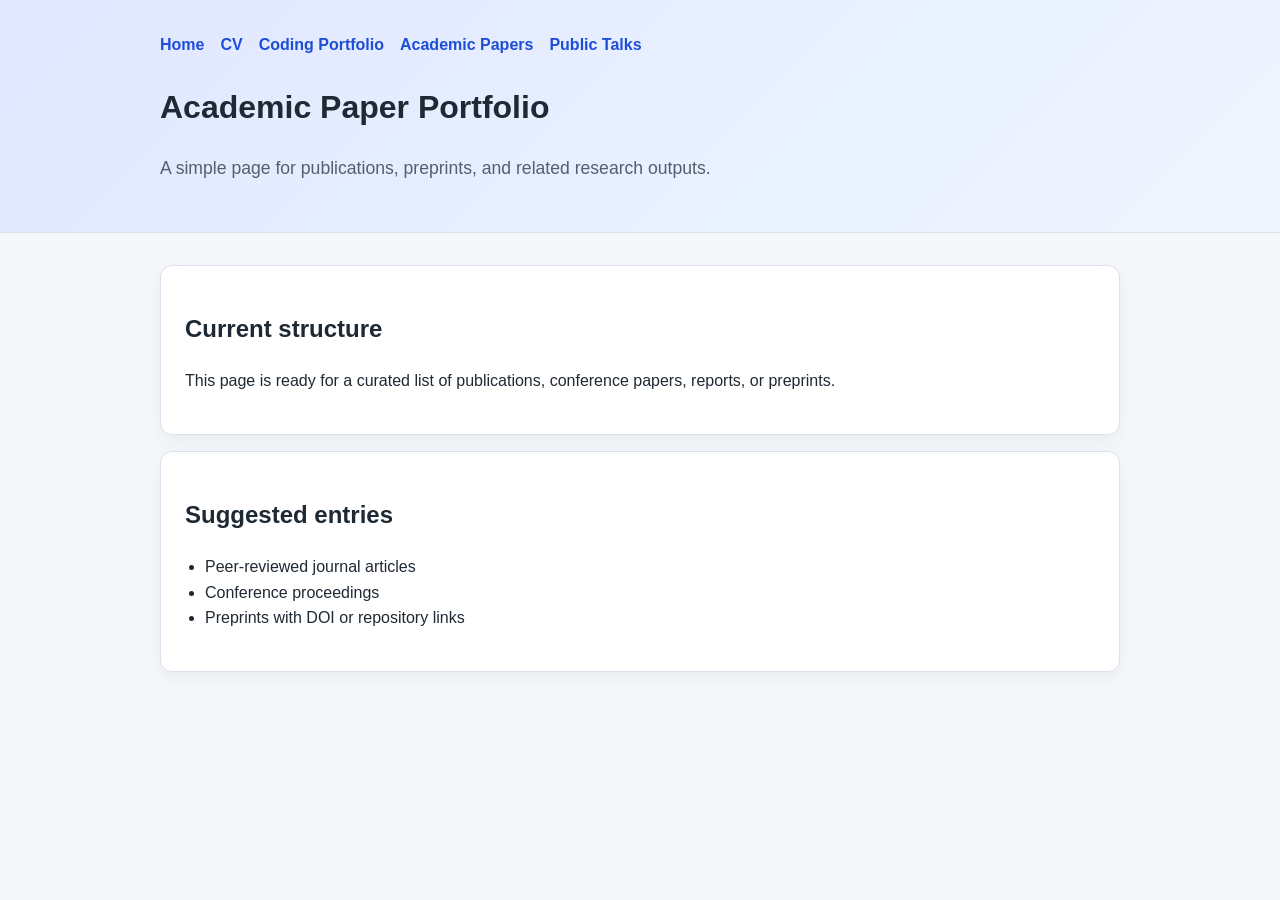
==== academic-papers.html @ 87a2d808 "Add skeletal personal website Co-authored-by: YehorYudinIPP <67431932+YehorYudinIPP@users.noreply.gi" ====
<!DOCTYPE html>
<html lang="en">
<head>
  <meta charset="UTF-8">
  <meta name="viewport" content="width=device-width, initial-scale=1.0">
  <title>Academic Papers | Yehor Yudin</title>
  <link rel="stylesheet" href="styles.css">
</head>
<body>
  <header class="page-header">
    <div class="container">
      <nav class="site-nav">
        <a href="index.html">Home</a>
        <a href="cv.html">CV</a>
        <a href="coding-portfolio.html">Coding Portfolio</a>
        <a href="academic-papers.html">Academic Papers</a>
        <a href="public-talks.html">Public Talks</a>
      </nav>
      <h1>Academic Paper Portfolio</h1>
      <p class="lead">A simple page for publications, preprints, and related research outputs.</p>
    </div>
  </header>
  <main class="container section-stack">
    <section class="section-block">
      <h2>Current structure</h2>
      <p>This page is ready for a curated list of publications, conference papers, reports, or preprints.</p>
    </section>
    <section class="section-block">
      <h2>Suggested entries</h2>
      <ul>
        <li>Peer-reviewed journal articles</li>
        <li>Conference proceedings</li>
        <li>Preprints with DOI or repository links</li>
      </ul>
    </section>
  </main>
</body>
</html>
---- styles.css ----
:root {
  color-scheme: light;
  --background: #f5f7fb;
  --surface: #ffffff;
  --text: #1f2933;
  --muted: #52606d;
  --accent: #1d4ed8;
  --border: #d9e2ec;
}

* {
  box-sizing: border-box;
}

body {
  margin: 0;
  font-family: Arial, sans-serif;
  line-height: 1.6;
  color: var(--text);
  background: var(--background);
}

a {
  color: var(--accent);
}

.container {
  width: min(960px, calc(100% - 2rem));
  margin: 0 auto;
}

.hero,
.page-header {
  background: linear-gradient(135deg, #e0e7ff, #eff6ff);
  border-bottom: 1px solid var(--border);
  padding: 2rem 0;
}

.site-nav {
  display: flex;
  flex-wrap: wrap;
  gap: 1rem;
  margin-bottom: 1.5rem;
}

.site-nav a {
  text-decoration: none;
  font-weight: 600;
}

.lead {
  color: var(--muted);
  font-size: 1.1rem;
  max-width: 44rem;
}

main {
  padding: 2rem 0 3rem;
}

.card-grid {
  display: grid;
  gap: 1rem;
  grid-template-columns: repeat(auto-fit, minmax(220px, 1fr));
}

.card,
.section-block {
  background: var(--surface);
  border: 1px solid var(--border);
  border-radius: 12px;
  padding: 1.5rem;
  box-shadow: 0 6px 18px rgba(15, 23, 42, 0.05);
}

.button {
  display: inline-block;
  margin-top: 0.75rem;
  padding: 0.65rem 1rem;
  border-radius: 999px;
  background: var(--accent);
  color: #fff;
  text-decoration: none;
}

.section-stack {
  display: grid;
  gap: 1rem;
}

ul {
  padding-left: 1.25rem;
}
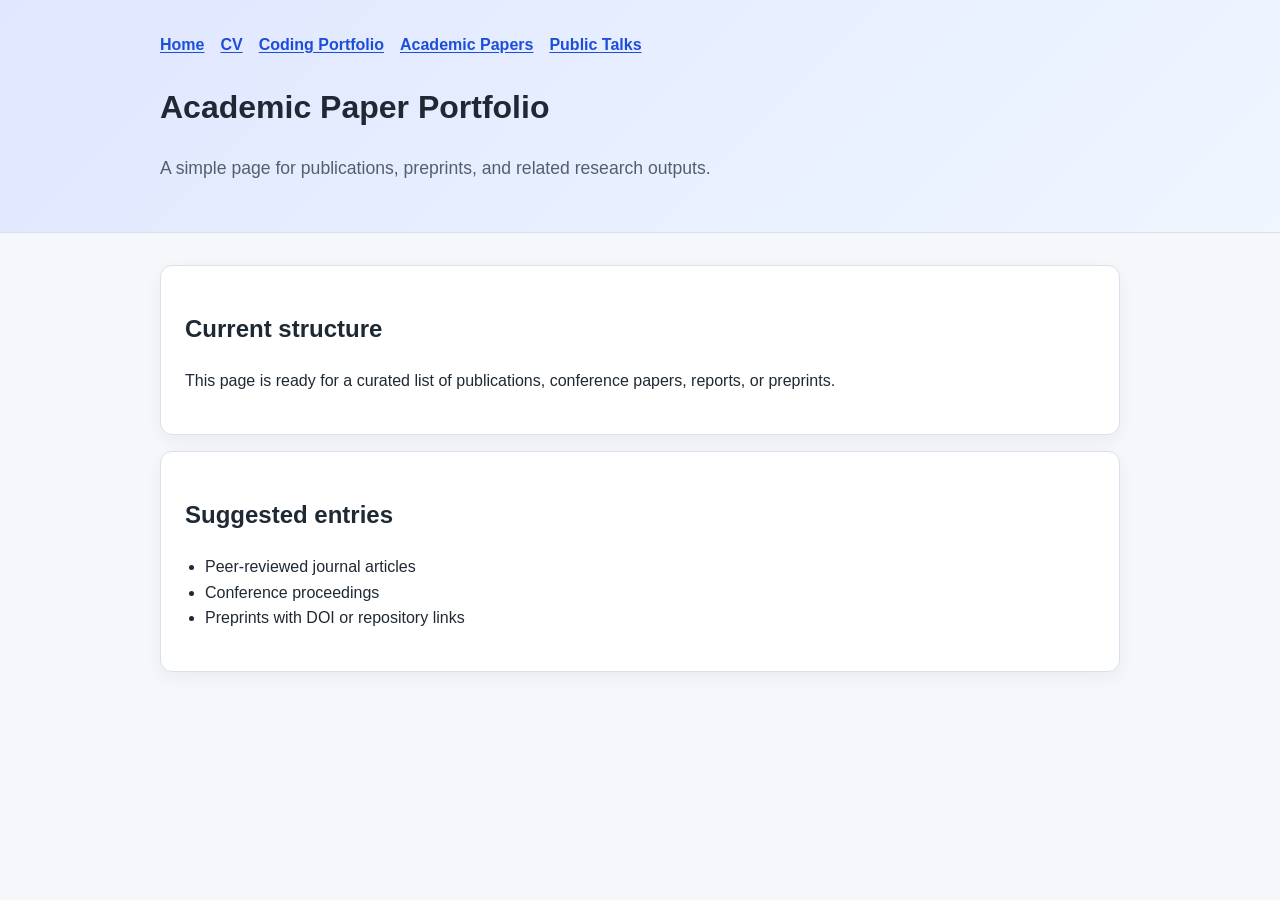
==== commit d07650e2: "Improve website accessibility details Co-authored-by: YehorYudinIPP <67431932+YehorYudinIPP@users.no" ====
--- a/academic-papers.html
+++ b/academic-papers.html
@@ -9,7 +9,7 @@
 <body>
   <header class="page-header">
     <div class="container">
-      <nav class="site-nav">
+      <nav class="site-nav" aria-label="Primary">
         <a href="index.html">Home</a>
         <a href="cv.html">CV</a>
         <a href="coding-portfolio.html">Coding Portfolio</a>
--- a/styles.css
+++ b/styles.css
@@ -22,6 +22,7 @@
 
 a {
   color: var(--accent);
+  text-underline-offset: 0.15em;
 }
 
 .container {
@@ -44,8 +45,13 @@
 }
 
 .site-nav a {
-  text-decoration: none;
   font-weight: 600;
+}
+
+a:focus-visible,
+.button:focus-visible {
+  outline: 3px solid #0f172a;
+  outline-offset: 3px;
 }
 
 .lead {
@@ -83,6 +89,11 @@
   text-decoration: none;
 }
 
+.site-nav a:hover,
+.site-nav a:focus-visible {
+  text-decoration-thickness: 2px;
+}
+
 .section-stack {
   display: grid;
   gap: 1rem;
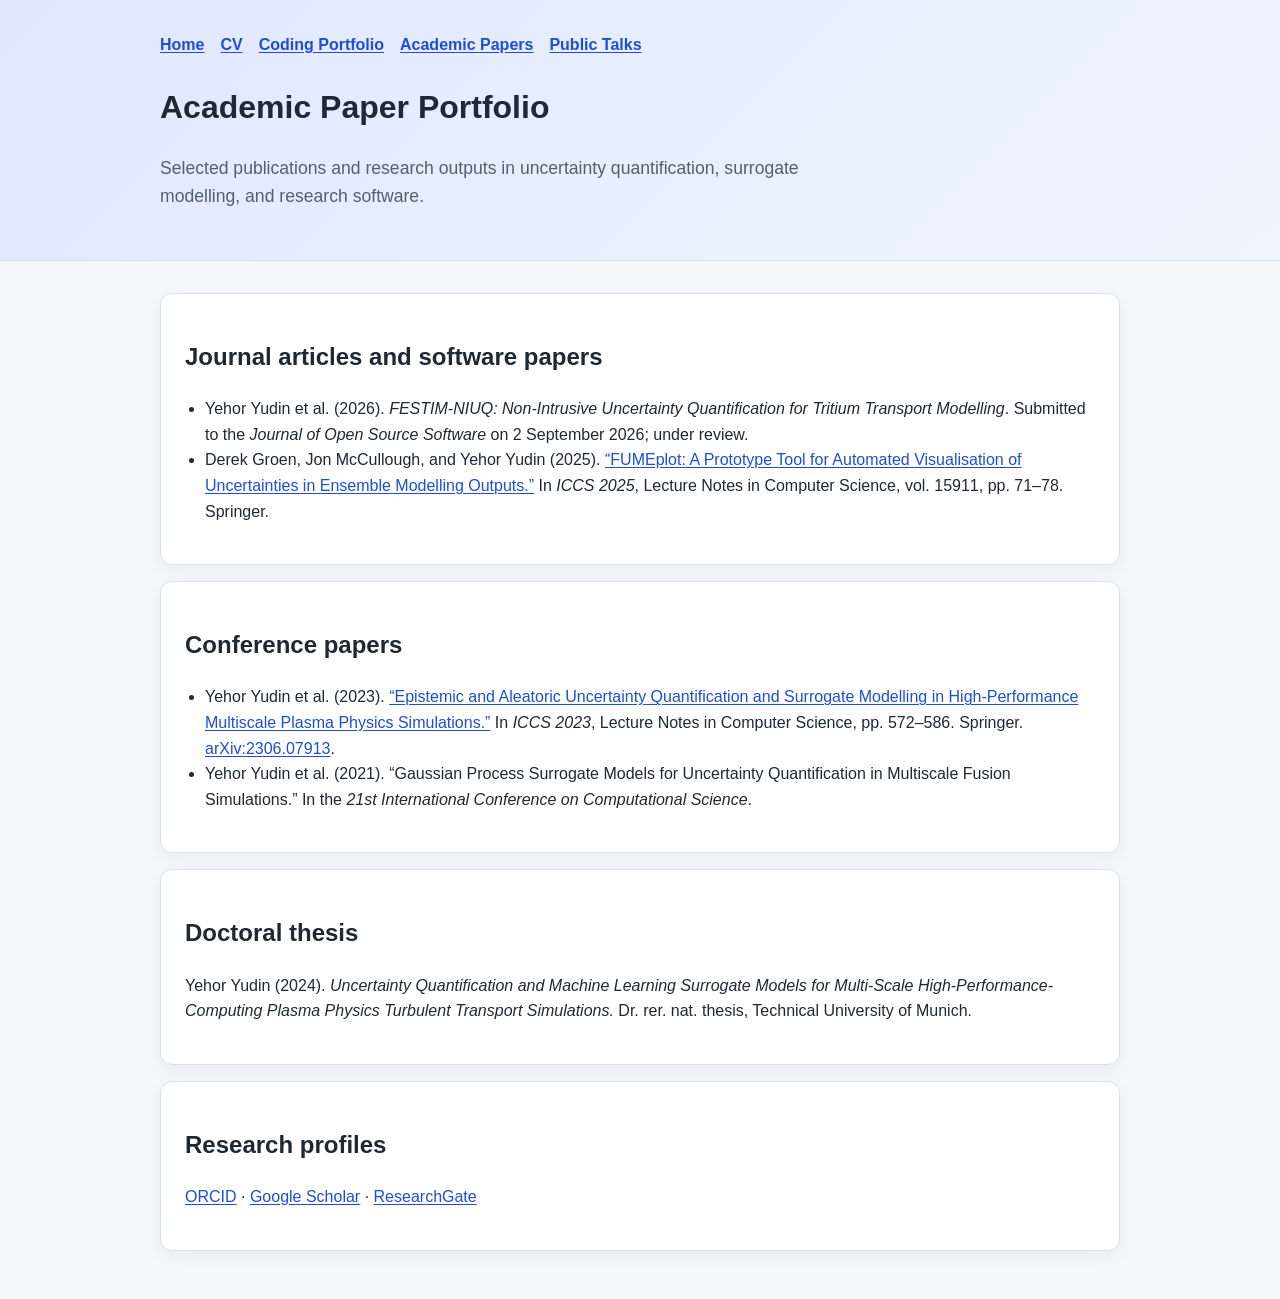
==== commit d6cc6490: "Add academic and research software profile content Co-authored-by: YehorYudinIPP <67431932+YehorYudi" ====
--- a/academic-papers.html
+++ b/academic-papers.html
@@ -17,21 +17,31 @@
         <a href="public-talks.html">Public Talks</a>
       </nav>
       <h1>Academic Paper Portfolio</h1>
-      <p class="lead">A simple page for publications, preprints, and related research outputs.</p>
+      <p class="lead">Selected publications and research outputs in uncertainty quantification, surrogate modelling, and research software.</p>
     </div>
   </header>
   <main class="container section-stack">
     <section class="section-block">
-      <h2>Current structure</h2>
-      <p>This page is ready for a curated list of publications, conference papers, reports, or preprints.</p>
+      <h2>Journal articles and software papers</h2>
+      <ul>
+        <li>Yehor Yudin et al. (2026). <em>FESTIM-NIUQ: Non-Intrusive Uncertainty Quantification for Tritium Transport Modelling</em>. Submitted to the <em>Journal of Open Source Software</em> on 2 September 2026; under review.</li>
+        <li>Derek Groen, Jon McCullough, and Yehor Yudin (2025). <a href="https://doi.org/10.1007/978-3-031-97570-7_7">“FUMEplot: A Prototype Tool for Automated Visualisation of Uncertainties in Ensemble Modelling Outputs.”</a> In <em>ICCS 2025</em>, Lecture Notes in Computer Science, vol. 15911, pp. 71–78. Springer.</li>
+      </ul>
     </section>
     <section class="section-block">
-      <h2>Suggested entries</h2>
+      <h2>Conference papers</h2>
       <ul>
-        <li>Peer-reviewed journal articles</li>
-        <li>Conference proceedings</li>
-        <li>Preprints with DOI or repository links</li>
-      </ul>
+        <li>Yehor Yudin et al. (2023). <a href="https://doi.org/10.1007/978-3-031-36027-5_45">“Epistemic and Aleatoric Uncertainty Quantification and Surrogate Modelling in High-Performance Multiscale Plasma Physics Simulations.”</a> In <em>ICCS 2023</em>, Lecture Notes in Computer Science, pp. 572–586. Springer. <a href="https://arxiv.org/abs/2306.07913">arXiv:2306.07913</a>.</li>
+        <li>Yehor Yudin et al. (2021). “Gaussian Process Surrogate Models for Uncertainty Quantification in Multiscale Fusion Simulations.” In the <em>21st International Conference on Computational Science</em>.</li>
+        </ul>
+    </section>
+    <section class="section-block">
+      <h2>Doctoral thesis</h2>
+      <p>Yehor Yudin (2024). <em>Uncertainty Quantification and Machine Learning Surrogate Models for Multi-Scale High-Performance-Computing Plasma Physics Turbulent Transport Simulations.</em> Dr. rer. nat. thesis, Technical University of Munich.</p>
+    </section>
+    <section class="section-block">
+      <h2>Research profiles</h2>
+      <p><a href="https://orcid.org/0000-0001-8867-3207">ORCID</a> · <a href="https://scholar.google.com/citations?user=7UWQ9g0AAAAJ&amp;hl=en">Google Scholar</a> · <a href="https://www.researchgate.net/profile/Yehor-Yudin">ResearchGate</a></p>
     </section>
   </main>
 </body>
--- a/styles.css
+++ b/styles.css
@@ -48,7 +48,9 @@
   font-weight: 600;
 }
 
+a:focus,
 a:focus-visible,
+.button:focus,
 .button:focus-visible {
   outline: 3px solid #0f172a;
   outline-offset: 3px;
@@ -90,6 +92,7 @@
 }
 
 .site-nav a:hover,
+.site-nav a:focus,
 .site-nav a:focus-visible {
   text-decoration-thickness: 2px;
 }
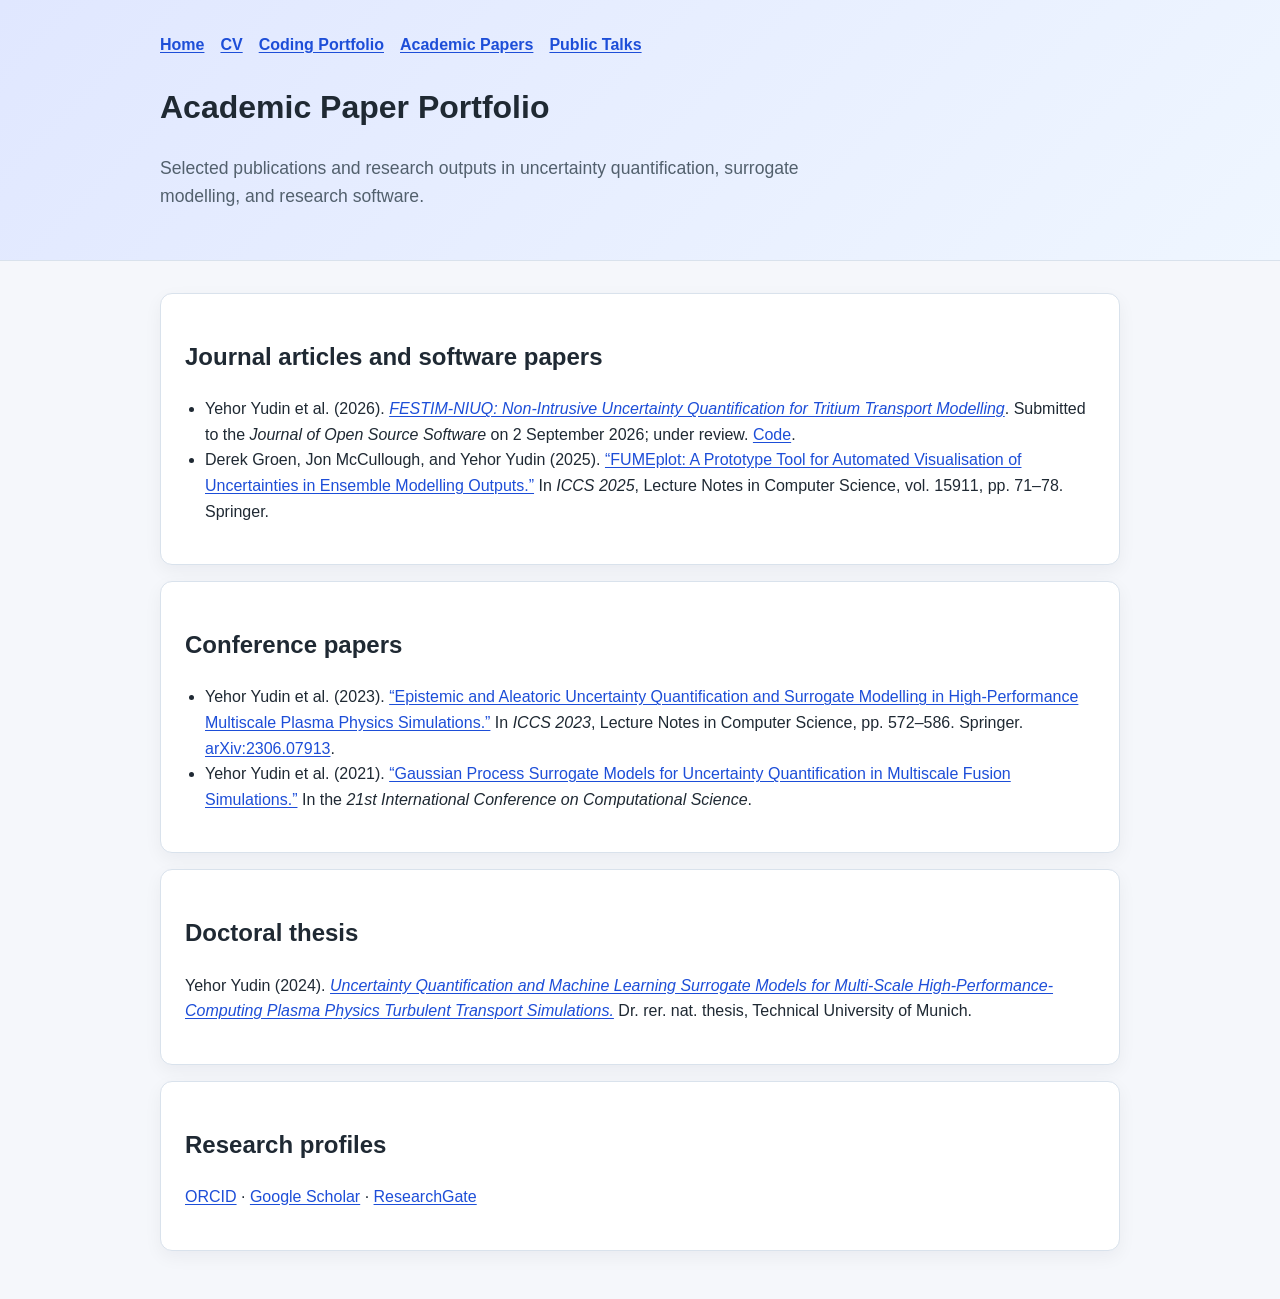
==== commit 222b2494: "Link publication and code references Co-authored-by: YehorYudinIPP <67431932+YehorYudinIPP@users.nor" ====
--- a/academic-papers.html
+++ b/academic-papers.html
@@ -24,7 +24,7 @@
     <section class="section-block">
       <h2>Journal articles and software papers</h2>
       <ul>
-        <li>Yehor Yudin et al. (2026). <em>FESTIM-NIUQ: Non-Intrusive Uncertainty Quantification for Tritium Transport Modelling</em>. Submitted to the <em>Journal of Open Source Software</em> on 2 September 2026; under review.</li>
+        <li>Yehor Yudin et al. (2026). <a href="https://scholar.google.com/scholar?q=FESTIM-NIUQ%3A+Non-Intrusive+Uncertainty+Quantification+for+Tritium+Transport+Modelling"><em>FESTIM-NIUQ: Non-Intrusive Uncertainty Quantification for Tritium Transport Modelling</em></a>. Submitted to the <em>Journal of Open Source Software</em> on 2 September 2026; under review. <a href="https://github.com/YehorYudinIPP/festim_niuq">Code</a>.</li>
         <li>Derek Groen, Jon McCullough, and Yehor Yudin (2025). <a href="https://doi.org/10.1007/978-3-031-97570-7_7">“FUMEplot: A Prototype Tool for Automated Visualisation of Uncertainties in Ensemble Modelling Outputs.”</a> In <em>ICCS 2025</em>, Lecture Notes in Computer Science, vol. 15911, pp. 71–78. Springer.</li>
       </ul>
     </section>
@@ -32,12 +32,12 @@
       <h2>Conference papers</h2>
       <ul>
         <li>Yehor Yudin et al. (2023). <a href="https://doi.org/10.1007/978-3-031-36027-5_45">“Epistemic and Aleatoric Uncertainty Quantification and Surrogate Modelling in High-Performance Multiscale Plasma Physics Simulations.”</a> In <em>ICCS 2023</em>, Lecture Notes in Computer Science, pp. 572–586. Springer. <a href="https://arxiv.org/abs/2306.07913">arXiv:2306.07913</a>.</li>
-        <li>Yehor Yudin et al. (2021). “Gaussian Process Surrogate Models for Uncertainty Quantification in Multiscale Fusion Simulations.” In the <em>21st International Conference on Computational Science</em>.</li>
+        <li>Yehor Yudin et al. (2021). <a href="https://scholar.google.com/scholar?q=Gaussian+Process+Surrogate+Models+for+Uncertainty+Quantification+in+Multiscale+Fusion+Simulations">“Gaussian Process Surrogate Models for Uncertainty Quantification in Multiscale Fusion Simulations.”</a> In the <em>21st International Conference on Computational Science</em>.</li>
         </ul>
     </section>
     <section class="section-block">
       <h2>Doctoral thesis</h2>
-      <p>Yehor Yudin (2024). <em>Uncertainty Quantification and Machine Learning Surrogate Models for Multi-Scale High-Performance-Computing Plasma Physics Turbulent Transport Simulations.</em> Dr. rer. nat. thesis, Technical University of Munich.</p>
+      <p>Yehor Yudin (2024). <a href="https://scholar.google.com/scholar?q=Uncertainty+Quantification+and+Machine+Learning+Surrogate+Models+for+Multi-Scale+High-Performance-Computing+Plasma+Physics+Turbulent+Transport+Simulations"><em>Uncertainty Quantification and Machine Learning Surrogate Models for Multi-Scale High-Performance-Computing Plasma Physics Turbulent Transport Simulations.</em></a> Dr. rer. nat. thesis, Technical University of Munich.</p>
     </section>
     <section class="section-block">
       <h2>Research profiles</h2>
--- a/styles.css
+++ b/styles.css
@@ -23,6 +23,11 @@
 a {
   color: var(--accent);
   text-underline-offset: 0.15em;
+}
+
+.uncopyable-email {
+  -webkit-user-select: none;
+  user-select: none;
 }
 
 .container {
